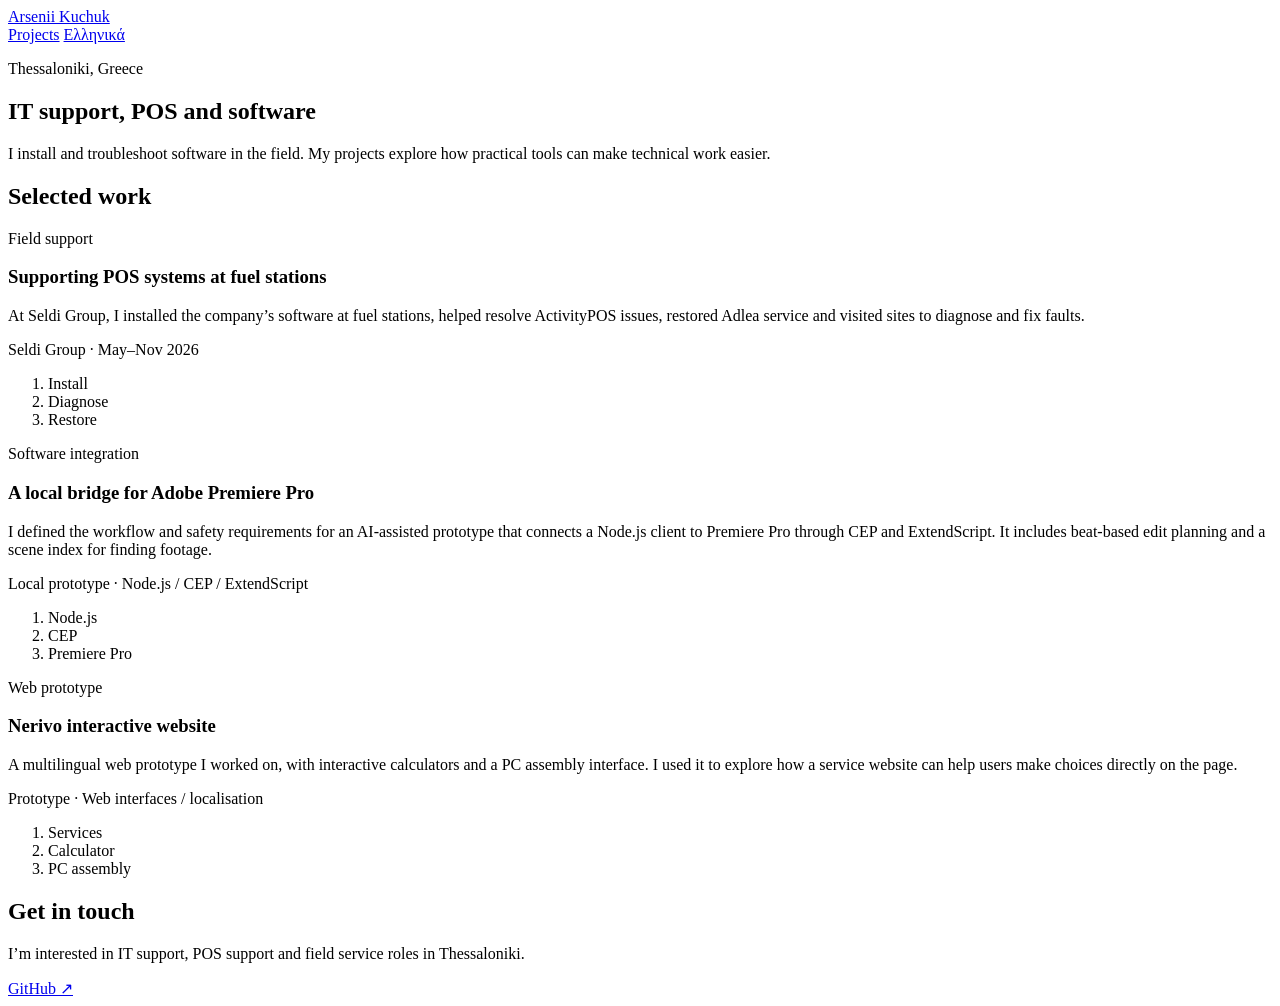
==== index.html @ f9cc1429 "Add portfolio index.html" ====
<!doctype html>
<html lang="en">
<head>
  <meta charset="utf-8">
  <meta name="viewport" content="width=device-width, initial-scale=1">
  <meta name="description" content="I install and troubleshoot software in the field. My projects explore how practical tools can make technical work easier.">
  <title>Arsenii Kuchuk | IT support, POS and software</title>
  <link rel="alternate" hreflang="el" href="el.html">
  <link rel="stylesheet" href="style.css">
</head>
<body>
  <header class="top wrap">
    <a class="brand" href="index.html">Arsenii Kuchuk</a>
    <nav aria-label="Projects">
      <a href="#projects">Projects</a>
      <a class="language" href="el.html" lang="el" aria-label="Switch to Greek">Ελληνικά</a>
    </nav>
  </header>
  <main class="wrap">
    <section class="intro">
      <p class="location">Thessaloniki, Greece</p>
      <h1>IT support, POS and software</h1>
      <p class="summary">I install and troubleshoot software in the field. My projects explore how practical tools can make technical work easier.</p>
    </section>
    <section id="projects">
      <h2>Selected work</h2>
      <article class="case case-0">
        <div class="case-copy">
          <p class="category">Field support</p>
          <h3>Supporting POS systems at fuel stations</h3>
          <p>At Seldi Group, I installed the company’s software at fuel stations, helped resolve ActivityPOS issues, restored Adlea service and visited sites to diagnose and fix faults.</p>
          <p class="details">Seldi Group · May–Nov 2026</p>
        </div>
        <ol class="workflow" aria-label="Supporting POS systems at fuel stations">
          <li>Install</li>
          <li>Diagnose</li>
          <li>Restore</li>
        </ol>
      </article>
      <article class="case case-1">
        <div class="case-copy">
          <p class="category">Software integration</p>
          <h3>A local bridge for Adobe Premiere Pro</h3>
          <p>I defined the workflow and safety requirements for an AI-assisted prototype that connects a Node.js client to Premiere Pro through CEP and ExtendScript. It includes beat-based edit planning and a scene index for finding footage.</p>
          <p class="details">Local prototype · Node.js / CEP / ExtendScript</p>
        </div>
        <ol class="workflow" aria-label="A local bridge for Adobe Premiere Pro">
          <li>Node.js</li>
          <li>CEP</li>
          <li>Premiere Pro</li>
        </ol>
      </article>
      <article class="case case-2">
        <div class="case-copy">
          <p class="category">Web prototype</p>
          <h3>Nerivo interactive website</h3>
          <p>A multilingual web prototype I worked on, with interactive calculators and a PC assembly interface. I used it to explore how a service website can help users make choices directly on the page.</p>
          <p class="details">Prototype · Web interfaces / localisation</p>
        </div>
        <ol class="workflow" aria-label="Nerivo interactive website">
          <li>Services</li>
          <li>Calculator</li>
          <li>PC assembly</li>
        </ol>
      </article>
    </section>
    <footer class="contact">
      <div><h2>Get in touch</h2><p>I’m interested in IT support, POS support and field service roles in Thessaloniki.</p></div>
      <a class="button" href="https://github.com/knutqp">GitHub ↗</a>
    </footer>
  </main>
</body>
</html>
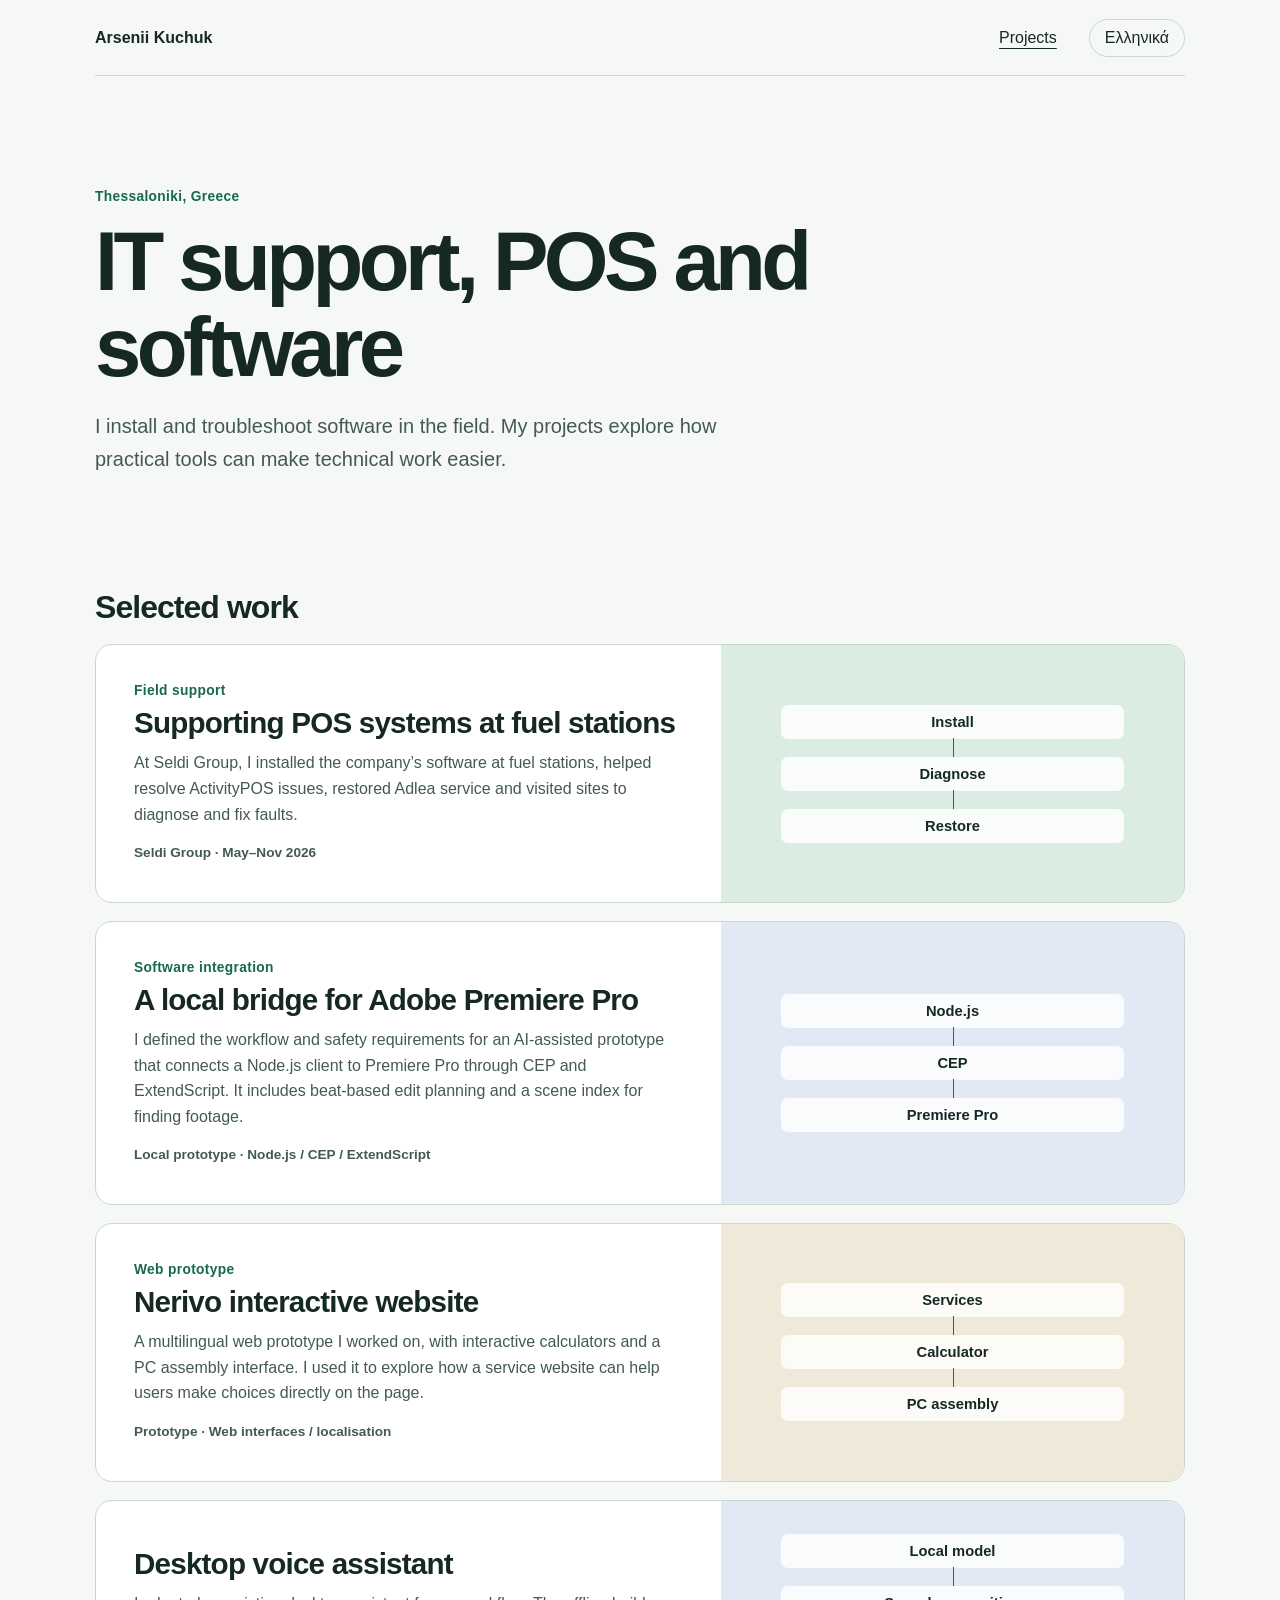
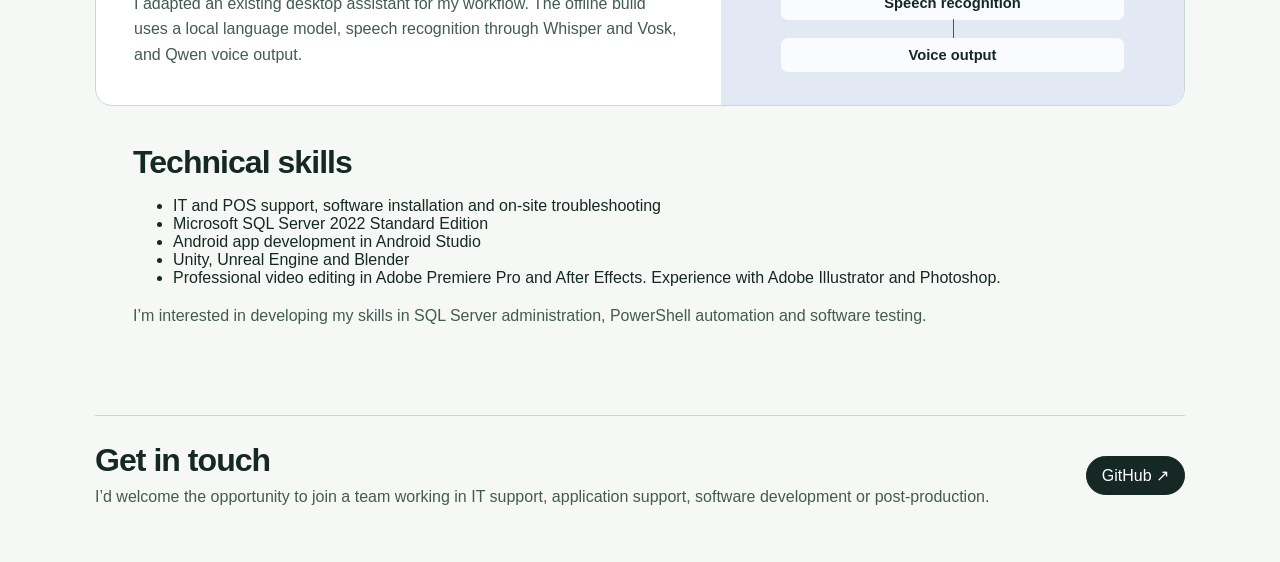
==== commit efe73991: "Expand technical skills and project experience" ====
--- a/index.html
+++ b/index.html
@@ -63,9 +63,31 @@
           <li>PC assembly</li>
         </ol>
       </article>
+      <article class="case case-1">
+        <div class="case-copy">
+          <h3>Desktop voice assistant</h3>
+          <p>I adapted an existing desktop assistant for my workflow. The offline build uses a local language model, speech recognition through Whisper and Vosk, and Qwen voice output.</p>
+        </div>
+        <ol class="workflow" aria-label="Desktop voice assistant">
+          <li>Local model</li>
+          <li>Speech recognition</li>
+          <li>Voice output</li>
+        </ol>
+      </article>
+    </section>
+    <section id="skills" class="case-copy">
+      <h2>Technical skills</h2>
+      <ul>
+        <li>IT and POS support, software installation and on-site troubleshooting</li>
+        <li>Microsoft SQL Server 2022 Standard Edition</li>
+        <li>Android app development in Android Studio</li>
+        <li>Unity, Unreal Engine and Blender</li>
+        <li>Professional video editing in Adobe Premiere Pro and After Effects. Experience with Adobe Illustrator and Photoshop.</li>
+      </ul>
+      <p>I’m interested in developing my skills in SQL Server administration, PowerShell automation and software testing.</p>
     </section>
     <footer class="contact">
-      <div><h2>Get in touch</h2><p>I’m interested in IT support, POS support and field service roles in Thessaloniki.</p></div>
+      <div><h2>Get in touch</h2><p>I’d welcome the opportunity to join a team working in IT support, application support, software development or post-production.</p></div>
       <a class="button" href="https://github.com/knutqp">GitHub ↗</a>
     </footer>
   </main>
--- a/style.css
+++ b/style.css
@@ -0,0 +1,49 @@
+:root {
+  color-scheme: light;
+  --paper: #f6f8f5;
+  --ink: #152824;
+  --quiet: #435a52;
+  --accent: #176752;
+  --line: #cad8d1;
+  font-family: "Inter", "Segoe UI", sans-serif;
+}
+* { box-sizing: border-box; }
+body { margin: 0; color: var(--ink); background: var(--paper); }
+.wrap { width: min(1090px, calc(100% - 48px)); margin-inline: auto; }
+a { color: inherit; text-underline-offset: 5px; }
+a:focus-visible { outline: 3px solid var(--accent); outline-offset: 5px; }
+.top, nav, .contact { display: flex; align-items: center; }
+.top { min-height: 76px; justify-content: space-between; gap: 18px; border-bottom: 1px solid var(--line); }
+.brand { font-weight: 750; text-decoration: none; }
+nav { gap: clamp(12px, 3vw, 32px); }
+.language, .button { border: 1px solid var(--line); border-radius: 999px; padding: 9px 15px; text-decoration: none; white-space: nowrap; }
+.language:hover, .button:hover { border-color: var(--accent); }
+.intro { padding-block: clamp(55px, 9vw, 113px); }
+.location, .category { color: var(--accent); font-size: .86rem; font-weight: 750; letter-spacing: .025em; }
+h1, h2, h3, p { margin: 0; }
+h1 { max-width: 18ch; margin-block: 15px 20px; font-size: clamp(2.5rem, 7vw, 5.2rem); line-height: 1.03; letter-spacing: -.055em; }
+.summary { max-width: 60ch; color: var(--quiet); font-size: clamp(1.03rem, 2vw, 1.25rem); line-height: 1.65; }
+h2 { font-size: clamp(1.35rem, 3vw, 2rem); letter-spacing: -.03em; }
+.case { display: grid; grid-template-columns: minmax(0, 1.35fr) minmax(0, 1fr); margin-top: 18px; overflow: hidden; border: 1px solid var(--line); border-radius: 17px; background: white; }
+.case-copy { padding: clamp(20px, 4vw, 38px); }
+h3 { margin-block: 8px 10px; font-size: clamp(1.3rem, 3vw, 1.85rem); line-height: 1.15; letter-spacing: -.027em; }
+.case-copy p:not(.category), .contact p { color: var(--quiet); line-height: 1.6; }
+.case-copy .details { margin-top: 15px; font-size: .85rem; font-weight: 650; }
+.workflow { display: grid; align-content: center; justify-items: stretch; gap: 18px; margin: 0; padding: 26px clamp(20px, 5vw, 60px); list-style: none; background: #dbece3; }
+.case-1 .workflow { background: #e3e9f4; }
+.case-2 .workflow { background: #efe9d9; }
+.workflow li { position: relative; padding: 9px 12px; border-radius: 7px; background: rgba(255, 255, 255, .83); font-size: .92rem; font-weight: 650; text-align: center; }
+.workflow li + li::before { position: absolute; top: -19px; left: 50%; width: 1px; height: 19px; background: var(--quiet); content: ""; }
+.contact { justify-content: space-between; gap: 20px; margin-top: 48px; padding-block: 26px 52px; border-top: 1px solid var(--line); }
+.contact p { margin-top: 5px; }
+.button { border-color: var(--ink); background: var(--ink); color: white; }
+@media (max-width: 680px) {
+  .case { grid-template-columns: 1fr; }
+  .workflow { padding-block: 19px; }
+  .contact { align-items: flex-start; flex-direction: column; }
+}
+@media (max-width: 390px) {
+  .wrap { width: calc(100% - 32px); }
+  nav { gap: 10px; }
+  .language { padding-inline: 9px; }
+}
